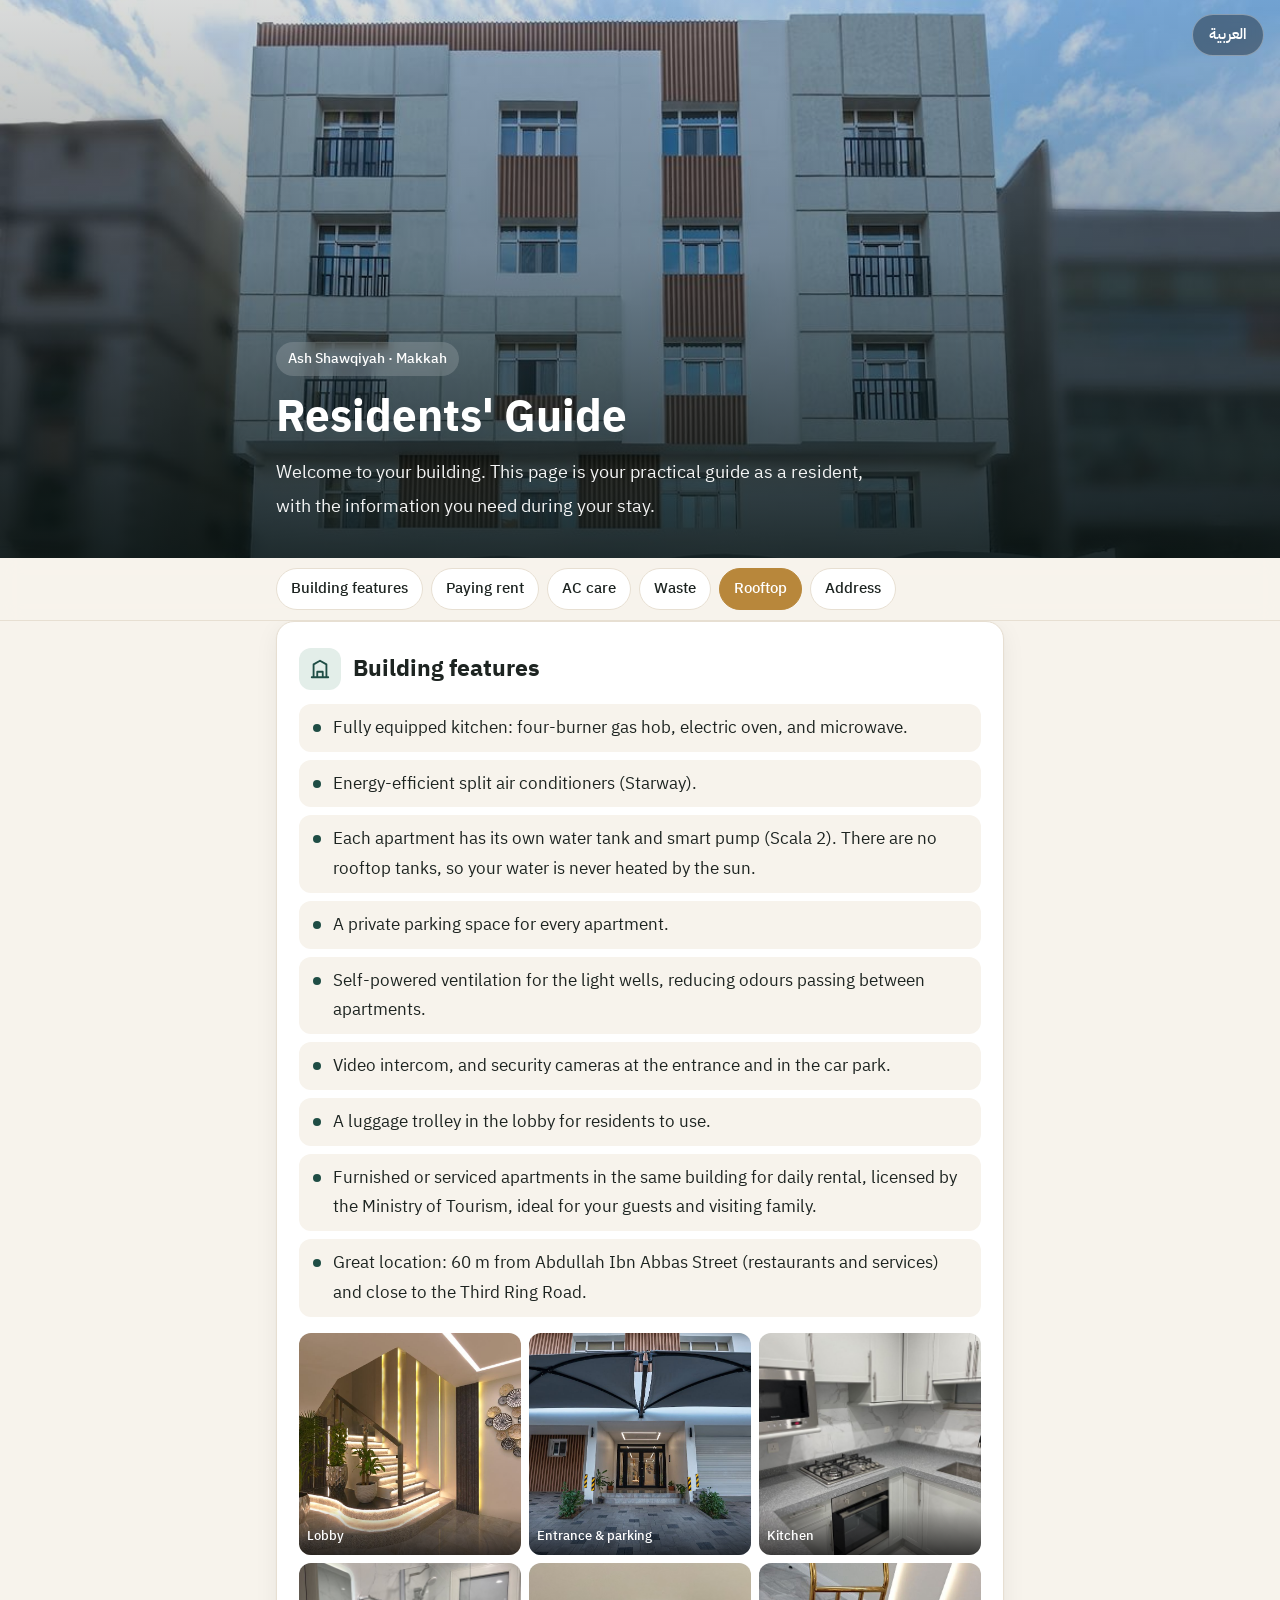
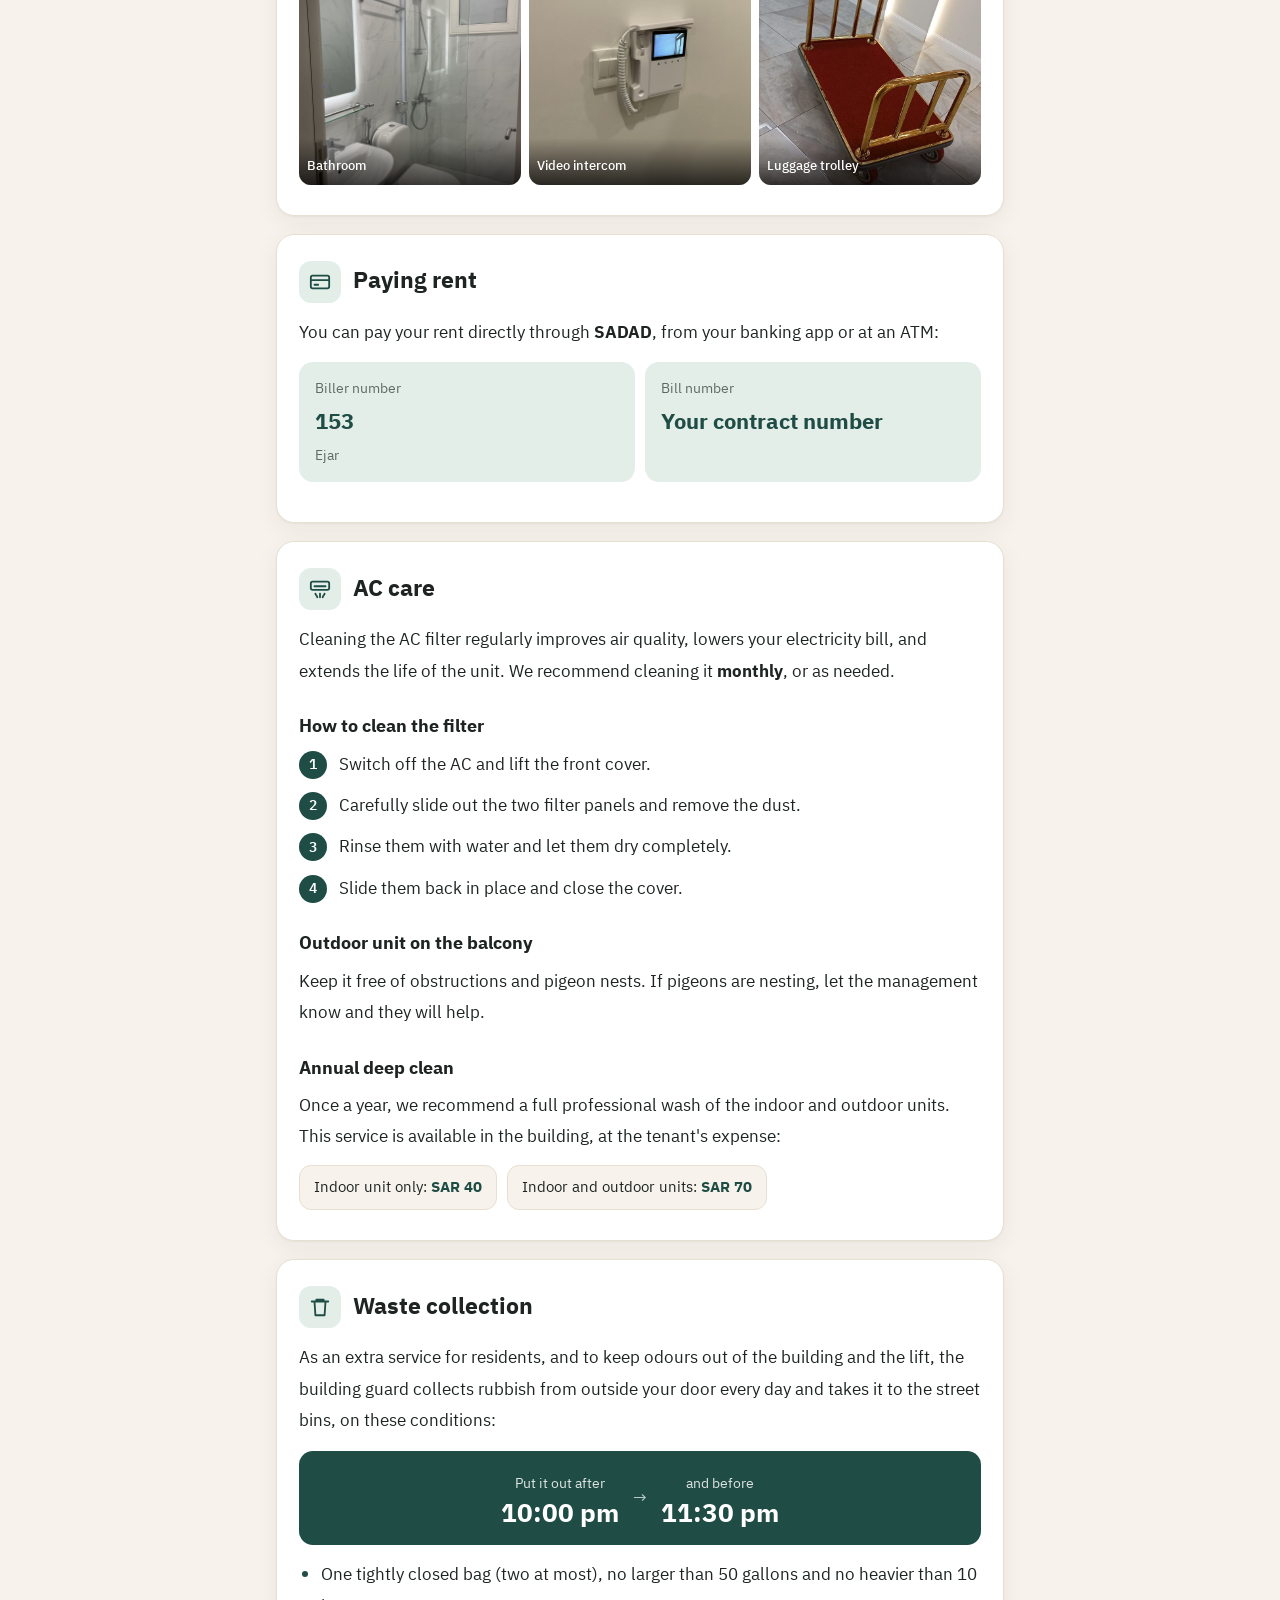
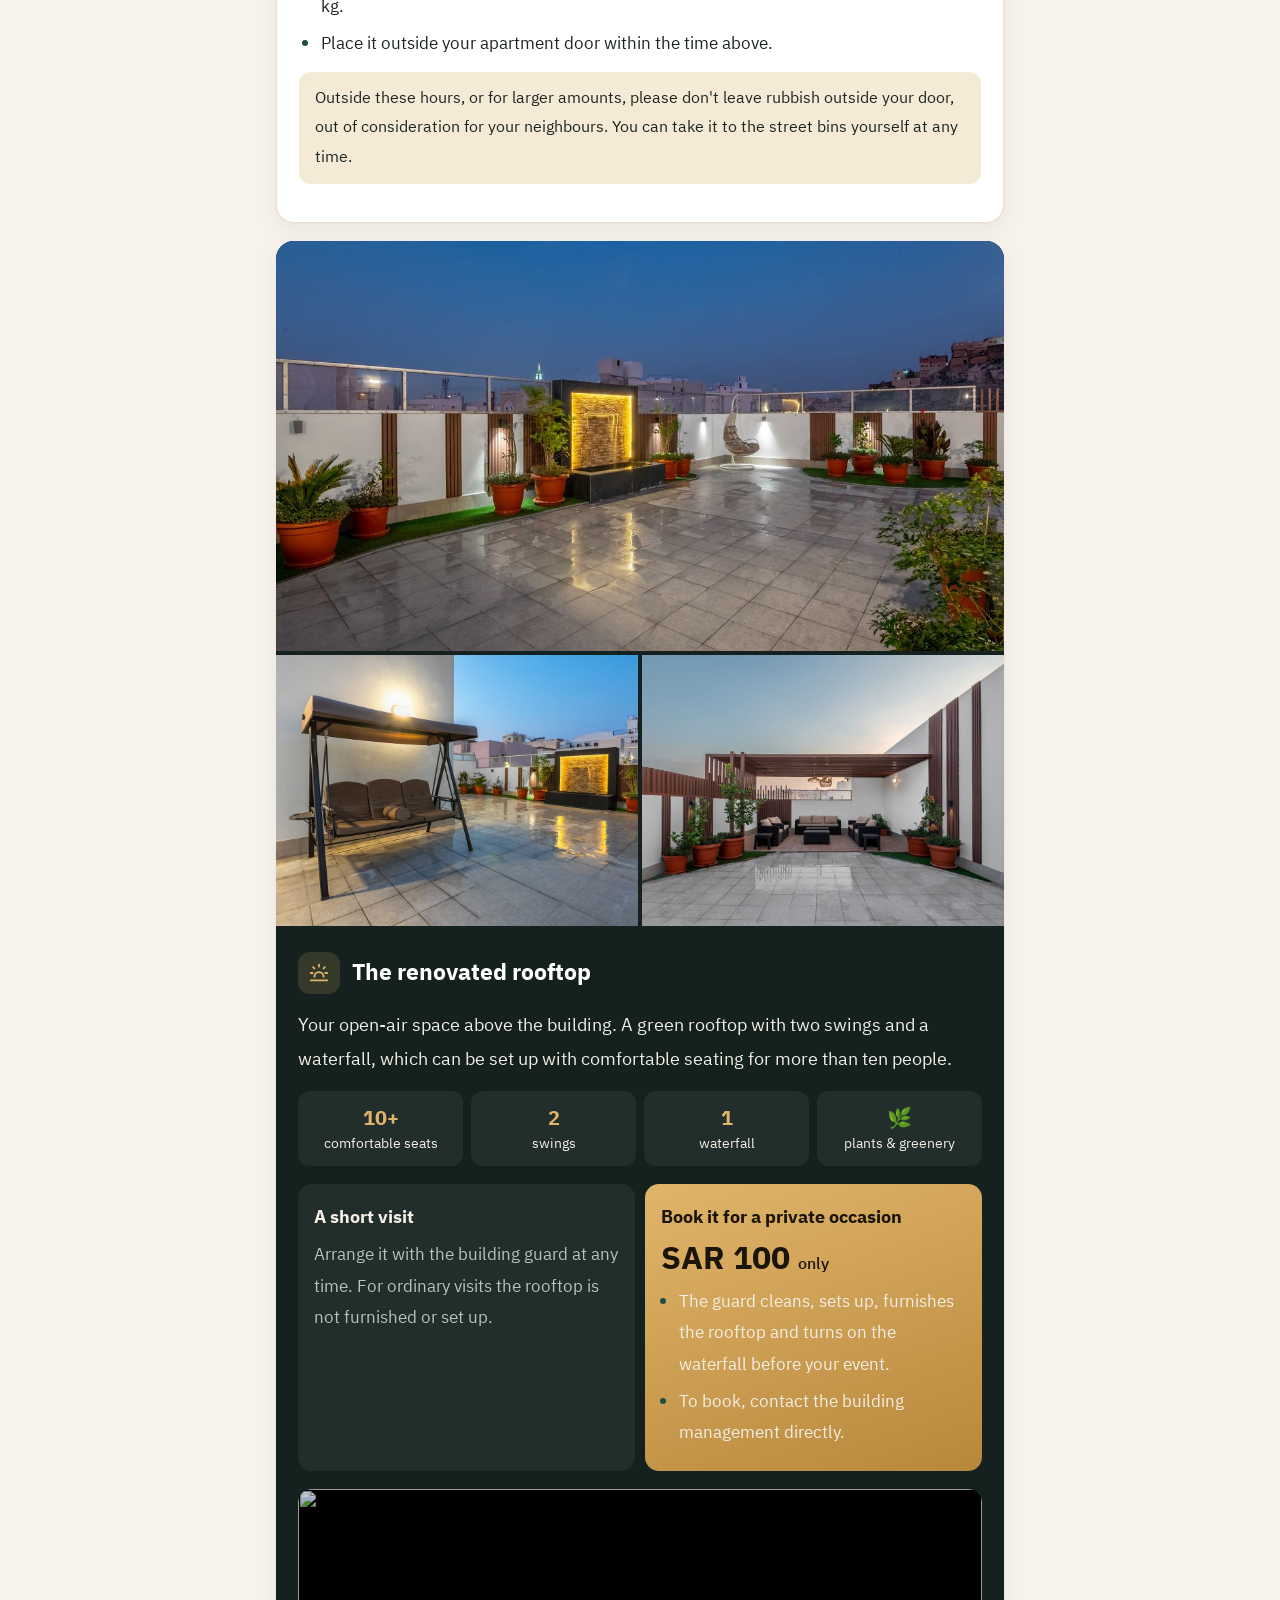
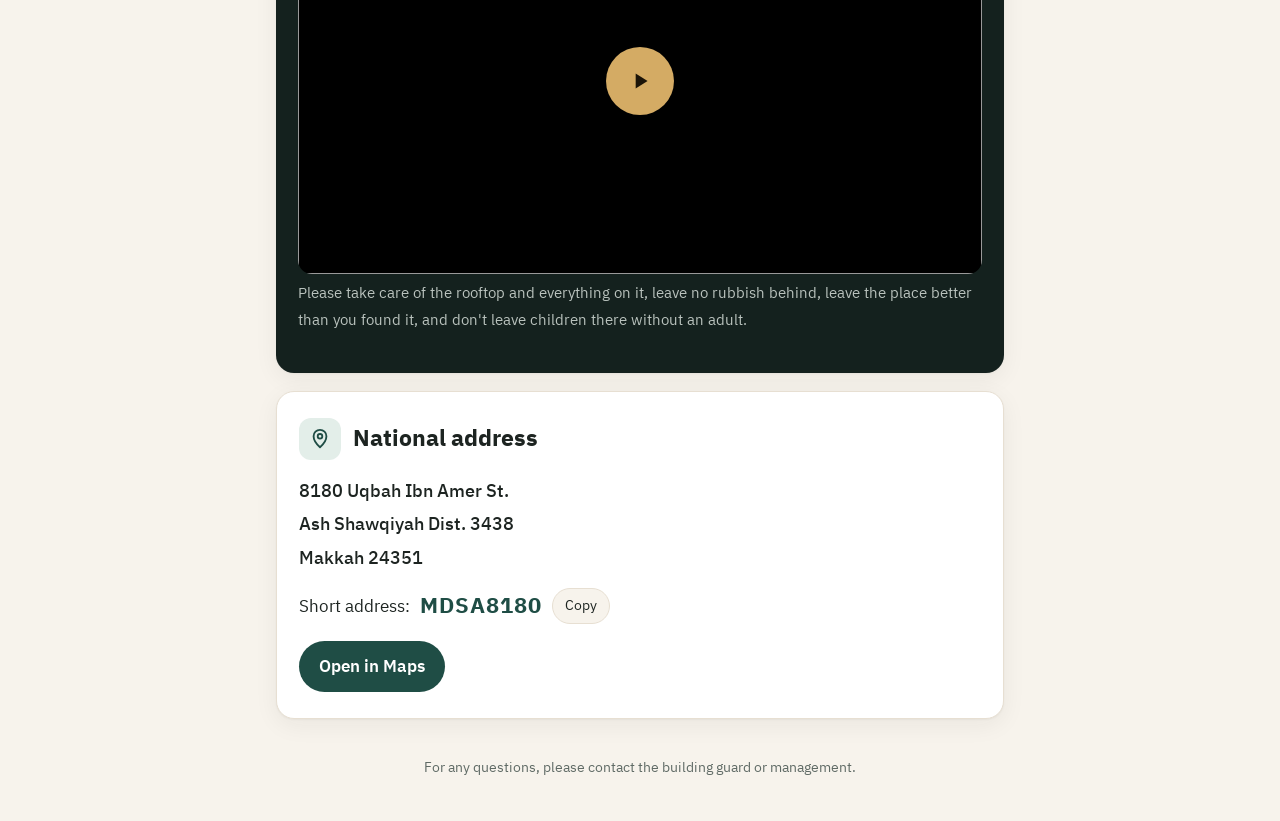
==== en/index.html @ 95259897 "Add residents' guide for sakn.ihsandev.sa in Arabic and English Co-Authored-By: Claude Opus 5.5 <nor" ====
<!doctype html>
<html lang="en" dir="ltr">
<head>
<meta charset="utf-8">
<meta name="viewport" content="width=device-width, initial-scale=1, viewport-fit=cover">
<meta name="robots" content="noindex, nofollow, noarchive, nosnippet, noimageindex">
<meta name="googlebot" content="noindex, nofollow">
<meta name="referrer" content="no-referrer">
<title>Residents' Guide</title>
<meta name="description" content="Practical information for residents: paying rent, waste collection, AC care, and booking the rooftop.">
<meta property="og:title" content="Residents' Guide">
<meta property="og:description" content="Everything you need as a resident in one place, including booking the rooftop for your private occasion.">
<meta property="og:image" content="https://sakn.ihsandev.sa/img/og.jpg">
<meta property="og:locale" content="en_US">
<meta name="theme-color" content="#1f4d45">
<link rel="alternate" hreflang="ar" href="https://sakn.ihsandev.sa/">
<link rel="preconnect" href="https://fonts.googleapis.com">
<link rel="preconnect" href="https://fonts.gstatic.com" crossorigin>
<link href="https://fonts.googleapis.com/css2?family=IBM+Plex+Sans+Arabic:wght@400;500;600;700&display=swap" rel="stylesheet">
<link rel="stylesheet" href="/styles.css">
</head>
<body>

<header class="hero">
  <a class="lang" href="/" lang="ar" hreflang="ar">العربية</a>
  <div class="wrap">
    <span class="eyebrow">Ash Shawqiyah · Makkah</span>
    <h1>Residents' Guide</h1>
    <p>Welcome to your building. This page is your practical guide as a resident, with the information you need during your stay.</p>
  </div>
</header>

<nav aria-label="Page sections">
  <div class="wrap">
    <a href="#features">Building features</a>
    <a href="#rent">Paying rent</a>
    <a href="#ac">AC care</a>
    <a href="#trash">Waste</a>
    <a href="#roof" class="roof-link">Rooftop</a>
    <a href="#address">Address</a>
  </div>
</nav>

<main class="wrap">

  <section id="features">
    <h2><span class="ic"><svg viewBox="0 0 24 24" fill="none" stroke="currentColor" stroke-width="2" stroke-linecap="round" stroke-linejoin="round"><path d="M3 21h18M5 21V7l7-4 7 4v14M9 21v-6h6v6"/></svg></span>Building features</h2>
    <ul class="features">
      <li>Fully equipped kitchen: four-burner gas hob, electric oven, and microwave.</li>
      <li>Energy-efficient split air conditioners (Starway).</li>
      <li>Each apartment has its own water tank and smart pump (Scala 2). There are no rooftop tanks, so your water is never heated by the sun.</li>
      <li>A private parking space for every apartment.</li>
      <li>Self-powered ventilation for the light wells, reducing odours passing between apartments.</li>
      <li>Video intercom, and security cameras at the entrance and in the car park.</li>
      <li>A luggage trolley in the lobby for residents to use.</li>
      <li>Furnished or serviced apartments in the same building for daily rental, licensed by the Ministry of Tourism, ideal for your guests and visiting family.</li>
      <li>Great location: 60 m from Abdullah Ibn Abbas Street (restaurants and services) and close to the Third Ring Road.</li>
    </ul>
    <div class="gallery">
      <figure><img src="/img/lobby.jpg" alt="Building lobby" loading="lazy"><figcaption>Lobby</figcaption></figure>
      <figure><img src="/img/entrance.jpg" alt="Entrance and car park" loading="lazy"><figcaption>Entrance &amp; parking</figcaption></figure>
      <figure><img src="/img/kitchen.jpg" alt="Equipped kitchen" loading="lazy"><figcaption>Kitchen</figcaption></figure>
      <figure><img src="/img/bathroom.jpg" alt="Bathroom" loading="lazy"><figcaption>Bathroom</figcaption></figure>
      <figure><img src="/img/intercom.jpg" alt="Video intercom" loading="lazy"><figcaption>Video intercom</figcaption></figure>
      <figure><img src="/img/cart.jpg" alt="Luggage trolley" loading="lazy"><figcaption>Luggage trolley</figcaption></figure>
    </div>
  </section>

  <section id="rent">
    <h2><span class="ic"><svg viewBox="0 0 24 24" fill="none" stroke="currentColor" stroke-width="2" stroke-linecap="round" stroke-linejoin="round"><rect x="2" y="5" width="20" height="14" rx="2"/><path d="M2 10h20M6 15h4"/></svg></span>Paying rent</h2>
    <p>You can pay your rent directly through <b>SADAD</b>, from your banking app or at an ATM:</p>
    <div class="pay">
      <div><small>Biller number</small><strong>153</strong> <small>Ejar</small></div>
      <div><small>Bill number</small><strong>Your contract number</strong></div>
    </div>
  </section>

  <section id="ac">
    <h2><span class="ic"><svg viewBox="0 0 24 24" fill="none" stroke="currentColor" stroke-width="2" stroke-linecap="round" stroke-linejoin="round"><rect x="2" y="4" width="20" height="9" rx="2"/><path d="M6 9h12M7 17c0 2 2 2 2 4M12 17v4M17 17c0 2-2 2-2 4"/></svg></span>AC care</h2>
    <p>Cleaning the AC filter regularly improves air quality, lowers your electricity bill, and extends the life of the unit. We recommend cleaning it <b>monthly</b>, or as needed.</p>
    <h3>How to clean the filter</h3>
    <ol class="steps">
      <li>Switch off the AC and lift the front cover.</li>
      <li>Carefully slide out the two filter panels and remove the dust.</li>
      <li>Rinse them with water and let them dry completely.</li>
      <li>Slide them back in place and close the cover.</li>
    </ol>
    <h3>Outdoor unit on the balcony</h3>
    <p>Keep it free of obstructions and pigeon nests. If pigeons are nesting, let the management know and they will help.</p>
    <h3>Annual deep clean</h3>
    <p>Once a year, we recommend a full professional wash of the indoor and outdoor units. This service is available in the building, at the tenant's expense:</p>
    <div class="price-row">
      <span>Indoor unit only: <b>SAR 40</b></span>
      <span>Indoor and outdoor units: <b>SAR 70</b></span>
    </div>
  </section>

  <section id="trash">
    <h2><span class="ic"><svg viewBox="0 0 24 24" fill="none" stroke="currentColor" stroke-width="2" stroke-linecap="round" stroke-linejoin="round"><path d="M3 6h18M8 6V4h8v2M6 6l1 15h10l1-15"/></svg></span>Waste collection</h2>
    <p>As an extra service for residents, and to keep odours out of the building and the lift, the building guard collects rubbish from outside your door every day and takes it to the street bins, on these conditions:</p>
    <div class="time">
      <div><small>Put it out after</small><b>10:00 pm</b></div>
      <i>→</i>
      <div><small>and before</small><b>11:30 pm</b></div>
    </div>
    <ul>
      <li>One tightly closed bag (two at most), no larger than 50 gallons and no heavier than 10 kg.</li>
      <li>Place it outside your apartment door within the time above.</li>
    </ul>
    <p class="note">Outside these hours, or for larger amounts, please don't leave rubbish outside your door, out of consideration for your neighbours. You can take it to the street bins yourself at any time.</p>
  </section>

  <section id="roof">
    <div class="roof-photos">
      <img src="/img/roof-1.jpg" alt="The rooftop at night with the waterfall and plants" loading="lazy">
      <img src="/img/roof-2.jpg" alt="Rooftop swing" loading="lazy">
      <img src="/img/roof-3.jpg" alt="Rooftop seating under the wooden pergola" loading="lazy">
    </div>
    <div class="inner">
      <h2><span class="ic"><svg viewBox="0 0 24 24" fill="none" stroke="currentColor" stroke-width="2" stroke-linecap="round" stroke-linejoin="round"><path d="M12 3v2M5.6 5.6l1.4 1.4M3 12h2M19 12h2M17 7l1.4-1.4M7 16a5 5 0 0 1 10 0M3 20h18"/></svg></span>The renovated rooftop</h2>
      <p class="lead">Your open-air space above the building. A green rooftop with two swings and a waterfall, which can be set up with comfortable seating for more than ten people.</p>

      <div class="perks">
        <div><b>10+</b>comfortable seats</div>
        <div><b>2</b>swings</div>
        <div><b>1</b>waterfall</div>
        <div><b>🌿</b>plants &amp; greenery</div>
      </div>

      <div class="two">
        <div class="opt">
          <h3>A short visit</h3>
          <p class="sub">Arrange it with the building guard at any time. For ordinary visits the rooftop is not furnished or set up.</p>
        </div>
        <div class="opt feat">
          <h3>Book it for a private occasion</h3>
          <div class="price">SAR 100 <small>only</small></div>
          <ul>
            <li>The guard cleans, sets up, furnishes the rooftop and turns on the waterfall before your event.</li>
            <li>To book, contact the building management directly.</li>
          </ul>
        </div>
      </div>

      <button class="video" type="button" data-id="-uEhtMujxbE" aria-label="Play the rooftop video">
        <img src="https://i.ytimg.com/vi/-uEhtMujxbE/hqdefault.jpg" alt="" loading="lazy">
        <span class="play"><span><svg width="26" height="26" viewBox="0 0 24 24" fill="#1b1408"><path d="M8 5v14l11-7z"/></svg></span></span>
      </button>

      <p class="rules">Please take care of the rooftop and everything on it, leave no rubbish behind, leave the place better than you found it, and don't leave children there without an adult.</p>
    </div>
  </section>

  <section id="address">
    <h2><span class="ic"><svg viewBox="0 0 24 24" fill="none" stroke="currentColor" stroke-width="2" stroke-linecap="round" stroke-linejoin="round"><path d="M12 21s-7-6.2-7-12a7 7 0 0 1 14 0c0 5.8-7 12-7 12z"/><circle cx="12" cy="9" r="2.5"/></svg></span>National address</h2>
    <p class="addr">8180 Uqbah Ibn Amer St.<br>Ash Shawqiyah Dist. 3438<br>Makkah 24351</p>
    <div class="code">
      <span>Short address:</span>
      <strong>MDSA8180</strong>
      <button class="copy" type="button" data-copy="MDSA8180" data-done="Copied">Copy</button>
    </div>
    <a class="btn" href="https://bit.ly/3FcjafR" target="_blank" rel="noopener">Open in Maps</a>
  </section>

</main>

<footer>For any questions, please contact the building guard or management.</footer>

<script src="/script.js"></script>
</body>
</html>
---- styles.css ----
:root{
  --bg:#f7f3ec; --surface:#ffffff; --ink:#1d2421; --muted:#5f6a65; --line:#e7dfd2;
  --accent:#1f4d45; --accent-ink:#ffffff; --accent-soft:#e3eee9; --gold:#b8873b; --gold-soft:#f5ead6;
  --roof-bg:#14211e; --roof-ink:#f3efe7; --roof-muted:#b9c2bd;
  --radius:18px; --shadow:0 1px 2px rgba(0,0,0,.04),0 6px 24px rgba(30,40,35,.06);
}
@media (prefers-color-scheme:dark){
  :root:not([data-theme="light"]){
    --bg:#121614; --surface:#1b201e; --ink:#ece8e1; --muted:#a3ada8; --line:#2b322f;
    --accent:#7cc2ad; --accent-ink:#0f1a17; --accent-soft:#1f2e2a; --gold:#e0b56a; --gold-soft:#2c261b;
    --roof-bg:#0c1210; --shadow:none;
  }
}
*{box-sizing:border-box}
html{scroll-behavior:smooth;scroll-padding-top:72px}
body{margin:0;background:var(--bg);color:var(--ink);font:400 17px/1.85 "IBM Plex Sans Arabic",system-ui,sans-serif;-webkit-text-size-adjust:100%}
img{max-width:100%;display:block}
a{color:var(--accent)}
.wrap{max-width:760px;margin:0 auto;padding:0 16px}

/* hero */
.hero{position:relative;min-height:62vh;display:flex;align-items:flex-end;color:#fff;background:#1f4d45 url(/img/facade.jpg) center 30%/cover}
.hero::after{content:"";position:absolute;inset:0;background:linear-gradient(180deg,rgba(10,20,18,.15) 0%,rgba(10,20,18,.35) 45%,rgba(10,20,18,.85) 100%)}
.hero .wrap{position:relative;z-index:1;padding-bottom:36px;width:100%}
.lang{position:absolute;z-index:2;top:max(14px,env(safe-area-inset-top));inset-inline-end:16px;color:#fff;text-decoration:none;font-size:15px;font-weight:600;padding:6px 16px;border-radius:99px;background:rgba(0,0,0,.35);backdrop-filter:blur(6px);border:1px solid rgba(255,255,255,.35)}
.eyebrow{display:inline-block;font-size:14px;font-weight:500;background:rgba(255,255,255,.16);backdrop-filter:blur(6px);padding:4px 12px;border-radius:99px;margin-bottom:12px}
.hero h1{font-size:clamp(30px,7vw,44px);line-height:1.3;margin:0 0 10px;font-weight:700}
.hero p{margin:0;font-size:18px;max-width:34em;opacity:.95}

/* nav */
nav{position:sticky;top:0;z-index:5;background:color-mix(in srgb,var(--bg) 88%,transparent);backdrop-filter:blur(10px);border-bottom:1px solid var(--line)}
nav .wrap{display:flex;gap:8px;overflow-x:auto;padding-top:10px;padding-bottom:10px;scrollbar-width:none}
nav .wrap::-webkit-scrollbar{display:none}
nav a{flex:none;text-decoration:none;color:var(--ink);font-size:15px;font-weight:500;padding:6px 14px;border-radius:99px;background:var(--surface);border:1px solid var(--line)}
nav a.roof-link{background:var(--gold);border-color:var(--gold);color:#fff}

/* sections */
main{padding:28px 0 8px}
section{background:var(--surface);border-radius:var(--radius);box-shadow:var(--shadow);border:1px solid var(--line);padding:26px 22px;margin-bottom:18px}
section h2{display:flex;align-items:center;gap:12px;font-size:23px;line-height:1.4;margin:0 0 14px}
.ic{flex:none;width:42px;height:42px;border-radius:12px;background:var(--accent-soft);color:var(--accent);display:grid;place-items:center}
.ic svg{width:22px;height:22px}
h3{font-size:18px;margin:22px 0 6px}
p{margin:0 0 12px}
ul,ol{margin:0 0 12px;padding-inline-start:22px}
li{margin-bottom:6px}
li::marker{color:var(--accent)}
.lead{font-size:18px}
.note{background:var(--gold-soft);border-radius:12px;padding:12px 16px;font-size:16px}

/* features */
.features{list-style:none;padding:0;display:grid;gap:8px}
.features li{display:flex;gap:12px;align-items:flex-start;margin:0;padding:9px 14px;border-radius:12px;background:var(--bg);line-height:1.75}
.features li::before{content:"";flex:none;width:8px;height:8px;margin-top:11px;border-radius:50%;background:var(--accent)}
.gallery{display:grid;grid-template-columns:repeat(3,1fr);gap:8px;margin:16px 0 4px}
.gallery figure{margin:0;position:relative;border-radius:12px;overflow:hidden;aspect-ratio:1}
.gallery img{width:100%;height:100%;object-fit:cover}
.gallery figcaption{position:absolute;inset:auto 0 0 0;padding:16px 8px 6px;font-size:13px;font-weight:500;color:#fff;background:linear-gradient(transparent,rgba(0,0,0,.7))}
@media (max-width:480px){.gallery{grid-template-columns:repeat(2,1fr)}}

/* pay */
.pay{display:grid;grid-template-columns:1fr 1fr;gap:10px;margin:14px 0}
.pay div{background:var(--accent-soft);border-radius:14px;padding:14px 16px}
.pay small{display:block;color:var(--muted);font-size:14px}
.pay strong{font-size:22px;color:var(--accent)}
.steps{counter-reset:s;list-style:none;padding:0}
.steps li{counter-increment:s;position:relative;padding-inline-start:40px;margin-bottom:10px}
.steps li::before{content:counter(s);position:absolute;inset-inline-start:0;top:2px;width:28px;height:28px;border-radius:50%;background:var(--accent);color:var(--accent-ink);font-size:14px;font-weight:600;display:grid;place-items:center}
.price-row{display:flex;flex-wrap:wrap;gap:10px;margin:8px 0 4px}
.price-row span{background:var(--bg);border:1px solid var(--line);border-radius:12px;padding:8px 14px;font-size:15px}
.price-row b{color:var(--accent)}

/* trash */
.time{display:flex;align-items:center;justify-content:center;gap:14px;background:var(--accent);color:var(--accent-ink);border-radius:14px;padding:16px;margin:14px 0;text-align:center}
.time b{font-size:26px;line-height:1.2;display:block;white-space:nowrap}
.time small{font-size:14px;opacity:.85}
.time i{font-style:normal;opacity:.7}

/* roof */
#roof{background:var(--roof-bg);color:var(--roof-ink);border:0;padding:0;overflow:hidden}
#roof .inner{padding:26px 22px}
#roof h2{color:#fff}
#roof .ic{background:rgba(224,181,106,.16);color:#e0b56a}
#roof p,#roof li{color:var(--roof-ink)}
#roof .sub{color:var(--roof-muted)}
.roof-photos{display:grid;grid-template-columns:1fr 1fr;gap:4px}
.roof-photos img{width:100%;aspect-ratio:4/3;object-fit:cover}
.roof-photos img:first-child{grid-column:1/-1;aspect-ratio:16/9}
.perks{display:grid;grid-template-columns:repeat(4,1fr);gap:8px;margin:16px 0}
.perks div{background:rgba(255,255,255,.06);border-radius:12px;padding:12px 6px;text-align:center;font-size:14px;line-height:1.5}
.perks b{display:block;font-size:20px;color:#e0b56a}
@media (max-width:480px){.perks{grid-template-columns:repeat(2,1fr)}}
.two{display:grid;grid-template-columns:1fr 1fr;gap:10px;margin:18px 0}
@media (max-width:560px){.two{grid-template-columns:1fr}}
.opt{border-radius:14px;padding:16px;background:rgba(255,255,255,.06)}
.opt.feat{background:linear-gradient(160deg,#e0b56a,#b8873b);color:#1b1408}
.opt.feat p,.opt.feat li{color:#1b1408}
.opt h3{margin:0 0 6px;color:inherit}
.opt ul{margin:0;padding-inline-start:18px}
.opt .price{font-size:32px;font-weight:700;line-height:1.2;margin:6px 0 8px}
.opt .price small{font-size:16px;font-weight:500}
.video{position:relative;aspect-ratio:16/9;border-radius:14px;overflow:hidden;background:#000;margin:18px 0 6px;cursor:pointer;border:0;padding:0;width:100%;display:block}
.video img{width:100%;height:100%;object-fit:cover;opacity:.8}
.video .play{position:absolute;inset:0;display:grid;place-items:center}
.video .play span{width:68px;height:68px;border-radius:50%;background:rgba(224,181,106,.95);display:grid;place-items:center;box-shadow:0 6px 24px rgba(0,0,0,.4)}
.video iframe{position:absolute;inset:0;width:100%;height:100%;border:0}
.rules{font-size:15px;color:var(--roof-muted)!important}

/* address */
.addr{font-size:18px;font-weight:500;margin-bottom:12px}
.code{display:flex;align-items:center;gap:10px;flex-wrap:wrap}
.code strong{font-size:22px;letter-spacing:1px;direction:ltr;color:var(--accent)}
button.copy{font:inherit;font-size:14px;border:1px solid var(--line);background:var(--bg);color:var(--ink);border-radius:99px;padding:4px 12px;cursor:pointer}
.btn{display:inline-flex;align-items:center;gap:8px;margin-top:14px;text-decoration:none;font-weight:600;background:var(--accent);color:var(--accent-ink);padding:10px 20px;border-radius:99px}

footer{text-align:center;color:var(--muted);font-size:14px;padding:18px 16px 40px}
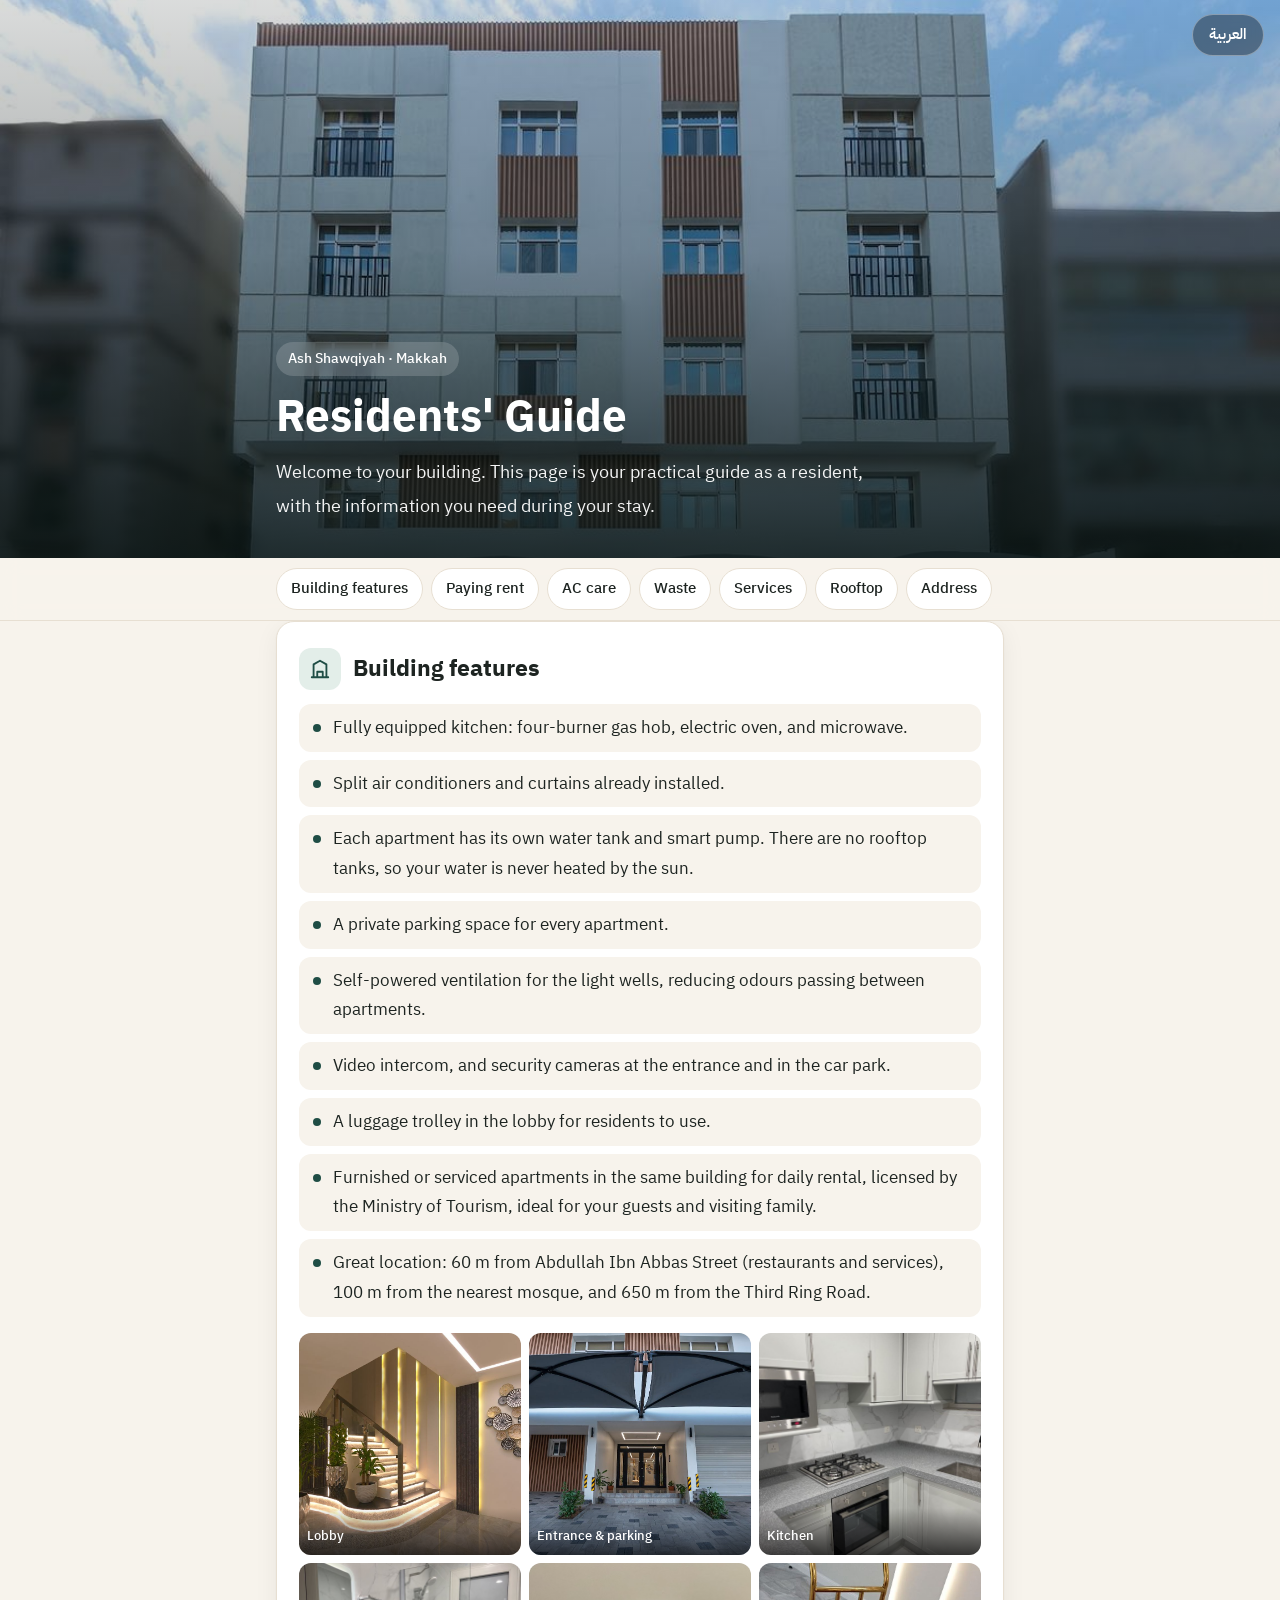
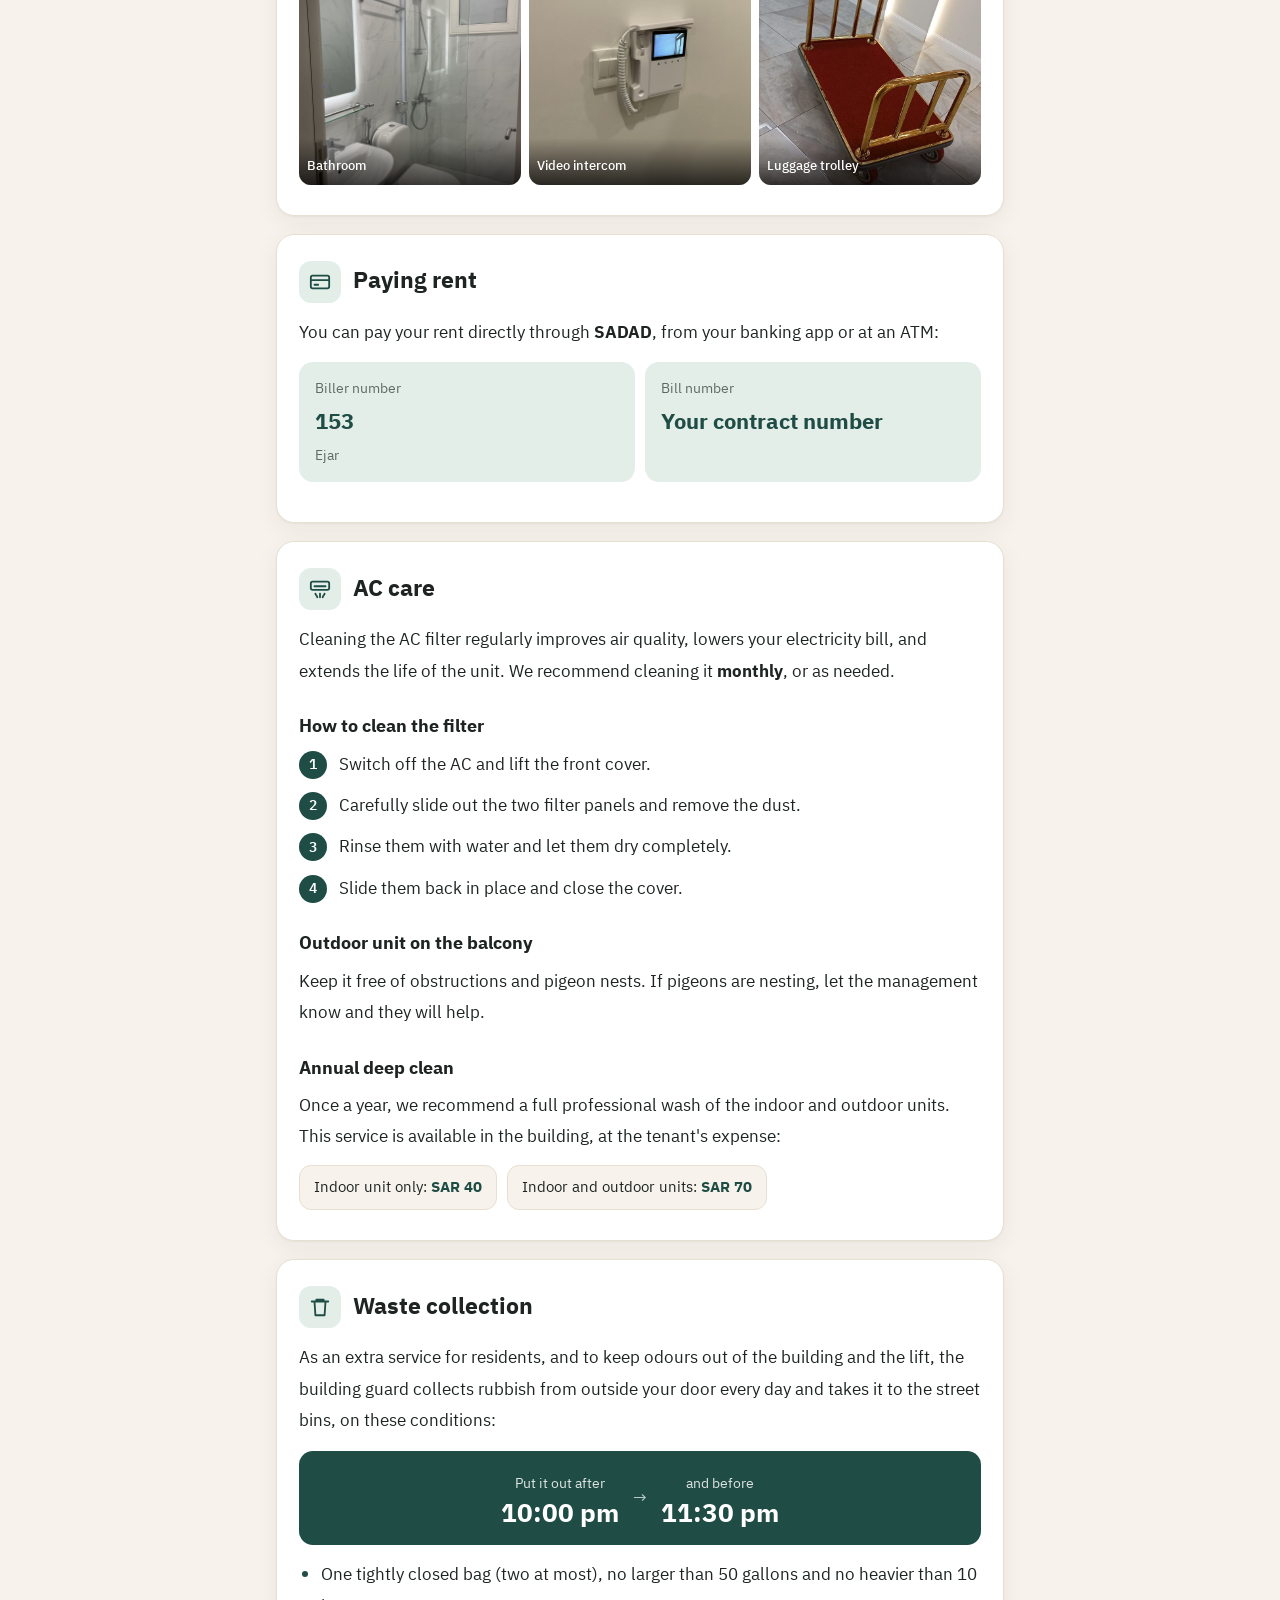
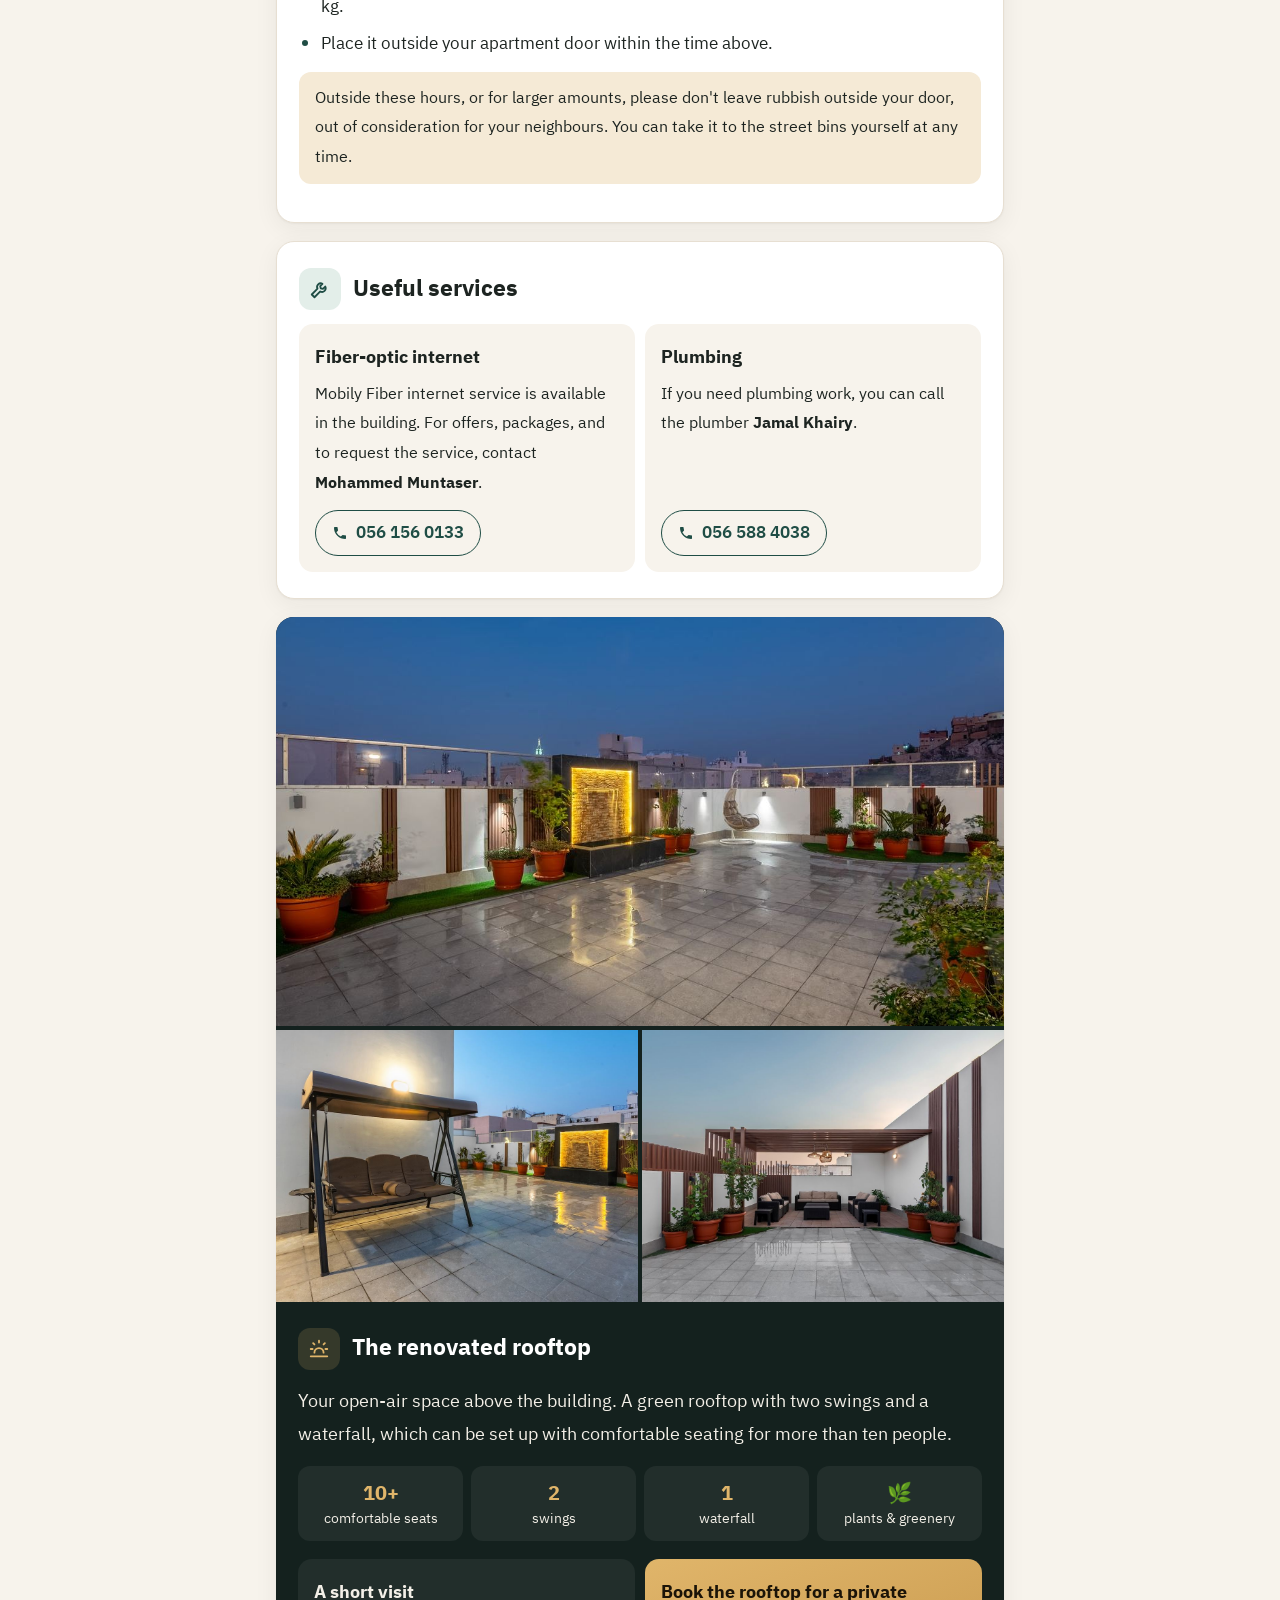
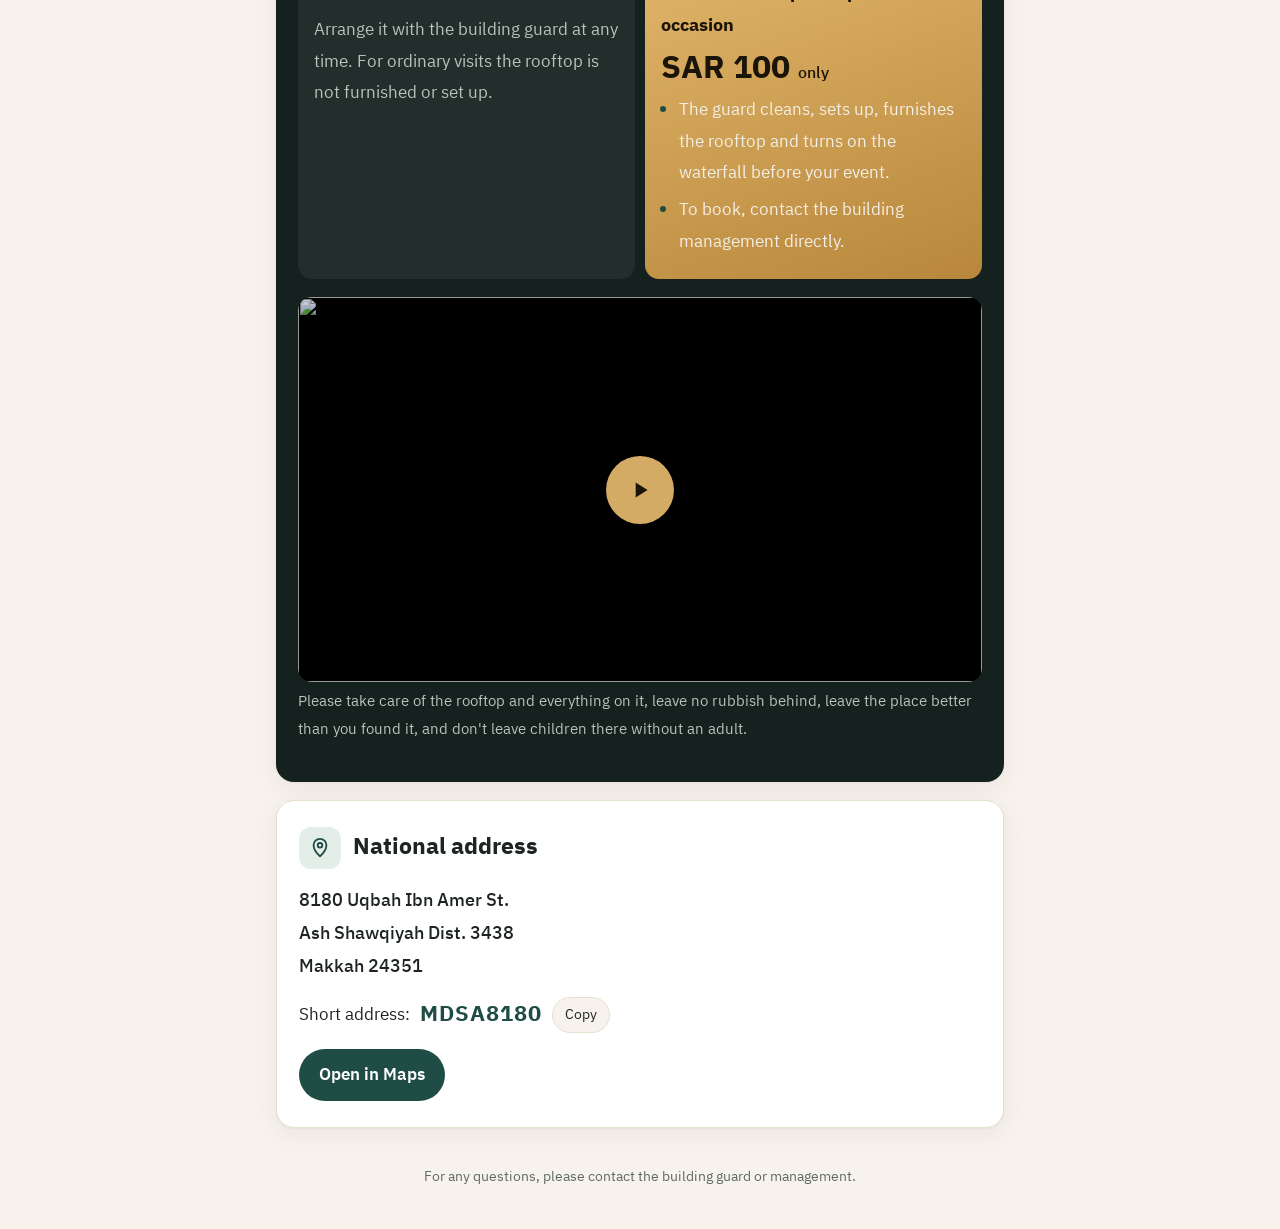
==== commit 3e4393dc: "Add useful services section, location distances, and wording updates Co-Authored-By: Claude Opus 5.5" ====
--- a/en/index.html
+++ b/en/index.html
@@ -36,7 +36,8 @@
     <a href="#rent">Paying rent</a>
     <a href="#ac">AC care</a>
     <a href="#trash">Waste</a>
-    <a href="#roof" class="roof-link">Rooftop</a>
+    <a href="#services">Services</a>
+    <a href="#roof">Rooftop</a>
     <a href="#address">Address</a>
   </div>
 </nav>
@@ -47,14 +48,14 @@
     <h2><span class="ic"><svg viewBox="0 0 24 24" fill="none" stroke="currentColor" stroke-width="2" stroke-linecap="round" stroke-linejoin="round"><path d="M3 21h18M5 21V7l7-4 7 4v14M9 21v-6h6v6"/></svg></span>Building features</h2>
     <ul class="features">
       <li>Fully equipped kitchen: four-burner gas hob, electric oven, and microwave.</li>
-      <li>Energy-efficient split air conditioners (Starway).</li>
-      <li>Each apartment has its own water tank and smart pump (Scala 2). There are no rooftop tanks, so your water is never heated by the sun.</li>
+      <li>Split air conditioners and curtains already installed.</li>
+      <li>Each apartment has its own water tank and smart pump. There are no rooftop tanks, so your water is never heated by the sun.</li>
       <li>A private parking space for every apartment.</li>
       <li>Self-powered ventilation for the light wells, reducing odours passing between apartments.</li>
       <li>Video intercom, and security cameras at the entrance and in the car park.</li>
       <li>A luggage trolley in the lobby for residents to use.</li>
       <li>Furnished or serviced apartments in the same building for daily rental, licensed by the Ministry of Tourism, ideal for your guests and visiting family.</li>
-      <li>Great location: 60 m from Abdullah Ibn Abbas Street (restaurants and services) and close to the Third Ring Road.</li>
+      <li>Great location: 60 m from Abdullah Ibn Abbas Street (restaurants and services), 100 m from the nearest mosque, and 650 m from the Third Ring Road.</li>
     </ul>
     <div class="gallery">
       <figure><img src="/img/lobby.jpg" alt="Building lobby" loading="lazy"><figcaption>Lobby</figcaption></figure>
@@ -110,6 +111,22 @@
     <p class="note">Outside these hours, or for larger amounts, please don't leave rubbish outside your door, out of consideration for your neighbours. You can take it to the street bins yourself at any time.</p>
   </section>
 
+  <section id="services">
+    <h2><span class="ic"><svg viewBox="0 0 24 24" fill="none" stroke="currentColor" stroke-width="2" stroke-linecap="round" stroke-linejoin="round"><path d="M14.7 6.3a4 4 0 0 0-5.4 5.4L3 18l3 3 6.3-6.3a4 4 0 0 0 5.4-5.4l-2.5 2.5-2.4-.6-.6-2.4z"/></svg></span>Useful services</h2>
+    <div class="svc">
+      <div class="svc-item">
+        <h3>Fiber-optic internet</h3>
+        <p>Mobily Fiber internet service is available in the building. For offers, packages, and to request the service, contact <b>Mohammed Muntaser</b>.</p>
+        <a class="call" href="tel:+966561560133"><span dir="ltr">056 156 0133</span></a>
+      </div>
+      <div class="svc-item">
+        <h3>Plumbing</h3>
+        <p>If you need plumbing work, you can call the plumber <b>Jamal Khairy</b>.</p>
+        <a class="call" href="tel:+966565884038"><span dir="ltr">056 588 4038</span></a>
+      </div>
+    </div>
+  </section>
+
   <section id="roof">
     <div class="roof-photos">
       <img src="/img/roof-1.jpg" alt="The rooftop at night with the waterfall and plants" loading="lazy">
@@ -133,7 +150,7 @@
           <p class="sub">Arrange it with the building guard at any time. For ordinary visits the rooftop is not furnished or set up.</p>
         </div>
         <div class="opt feat">
-          <h3>Book it for a private occasion</h3>
+          <h3>Book the rooftop for a private occasion</h3>
           <div class="price">SAR 100 <small>only</small></div>
           <ul>
             <li>The guard cleans, sets up, furnishes the rooftop and turns on the waterfall before your event.</li>
--- a/styles.css
+++ b/styles.css
@@ -32,7 +32,8 @@
 nav .wrap{display:flex;gap:8px;overflow-x:auto;padding-top:10px;padding-bottom:10px;scrollbar-width:none}
 nav .wrap::-webkit-scrollbar{display:none}
 nav a{flex:none;text-decoration:none;color:var(--ink);font-size:15px;font-weight:500;padding:6px 14px;border-radius:99px;background:var(--surface);border:1px solid var(--line)}
-nav a.roof-link{background:var(--gold);border-color:var(--gold);color:#fff}
+nav a{transition:background-color .2s,color .2s,border-color .2s}
+nav a.active{background:var(--accent);border-color:var(--accent);color:var(--accent-ink)}
 
 /* sections */
 main{padding:28px 0 8px}
@@ -106,6 +107,15 @@
 .video iframe{position:absolute;inset:0;width:100%;height:100%;border:0}
 .rules{font-size:15px;color:var(--roof-muted)!important}
 
+/* services */
+.svc{display:grid;grid-template-columns:1fr 1fr;gap:10px}
+@media (max-width:560px){.svc{grid-template-columns:1fr}}
+.svc-item{background:var(--bg);border-radius:14px;padding:16px;display:flex;flex-direction:column}
+.svc-item h3{margin:0 0 6px}
+.svc-item p{flex:1;font-size:16px}
+.call{align-self:flex-start;display:inline-flex;align-items:center;gap:8px;text-decoration:none;font-weight:600;font-size:17px;color:var(--accent);border:1.5px solid var(--accent);border-radius:99px;padding:6px 16px}
+.call::before{content:"";width:16px;height:16px;background:currentColor;-webkit-mask:url("data:image/svg+xml,%3Csvg xmlns='http://www.w3.org/2000/svg' viewBox='0 0 24 24'%3E%3Cpath d='M6.6 10.8a15.1 15.1 0 0 0 6.6 6.6l2.2-2.2a1 1 0 0 1 1-.25 11.4 11.4 0 0 0 3.6.57 1 1 0 0 1 1 1V20a1 1 0 0 1-1 1A17 17 0 0 1 3 4a1 1 0 0 1 1-1h3.5a1 1 0 0 1 1 1c0 1.25.2 2.45.57 3.57a1 1 0 0 1-.25 1z'/%3E%3C/svg%3E") center/contain no-repeat;mask:url("data:image/svg+xml,%3Csvg xmlns='http://www.w3.org/2000/svg' viewBox='0 0 24 24'%3E%3Cpath d='M6.6 10.8a15.1 15.1 0 0 0 6.6 6.6l2.2-2.2a1 1 0 0 1 1-.25 11.4 11.4 0 0 0 3.6.57 1 1 0 0 1 1 1V20a1 1 0 0 1-1 1A17 17 0 0 1 3 4a1 1 0 0 1 1-1h3.5a1 1 0 0 1 1 1c0 1.25.2 2.45.57 3.57a1 1 0 0 1-.25 1z'/%3E%3C/svg%3E") center/contain no-repeat}
+
 /* address */
 .addr{font-size:18px;font-weight:500;margin-bottom:12px}
 .code{display:flex;align-items:center;gap:10px;flex-wrap:wrap}
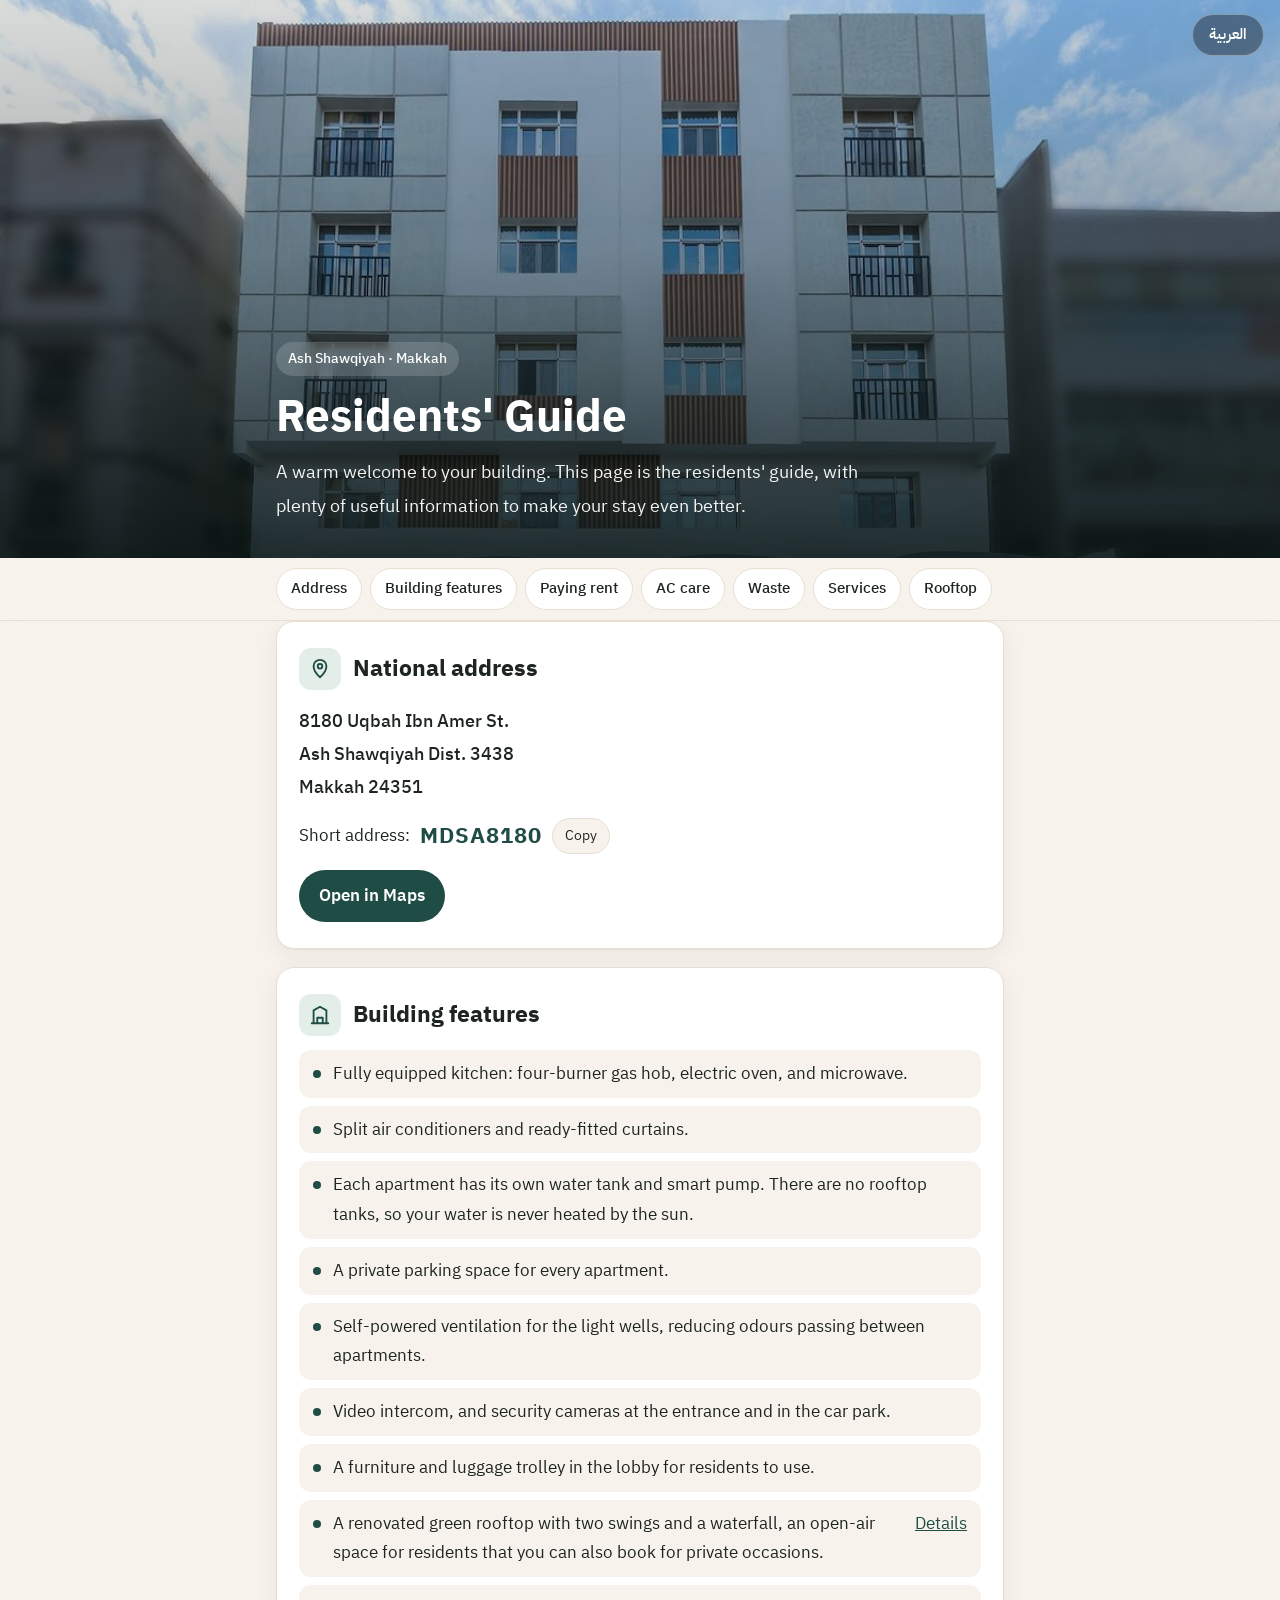
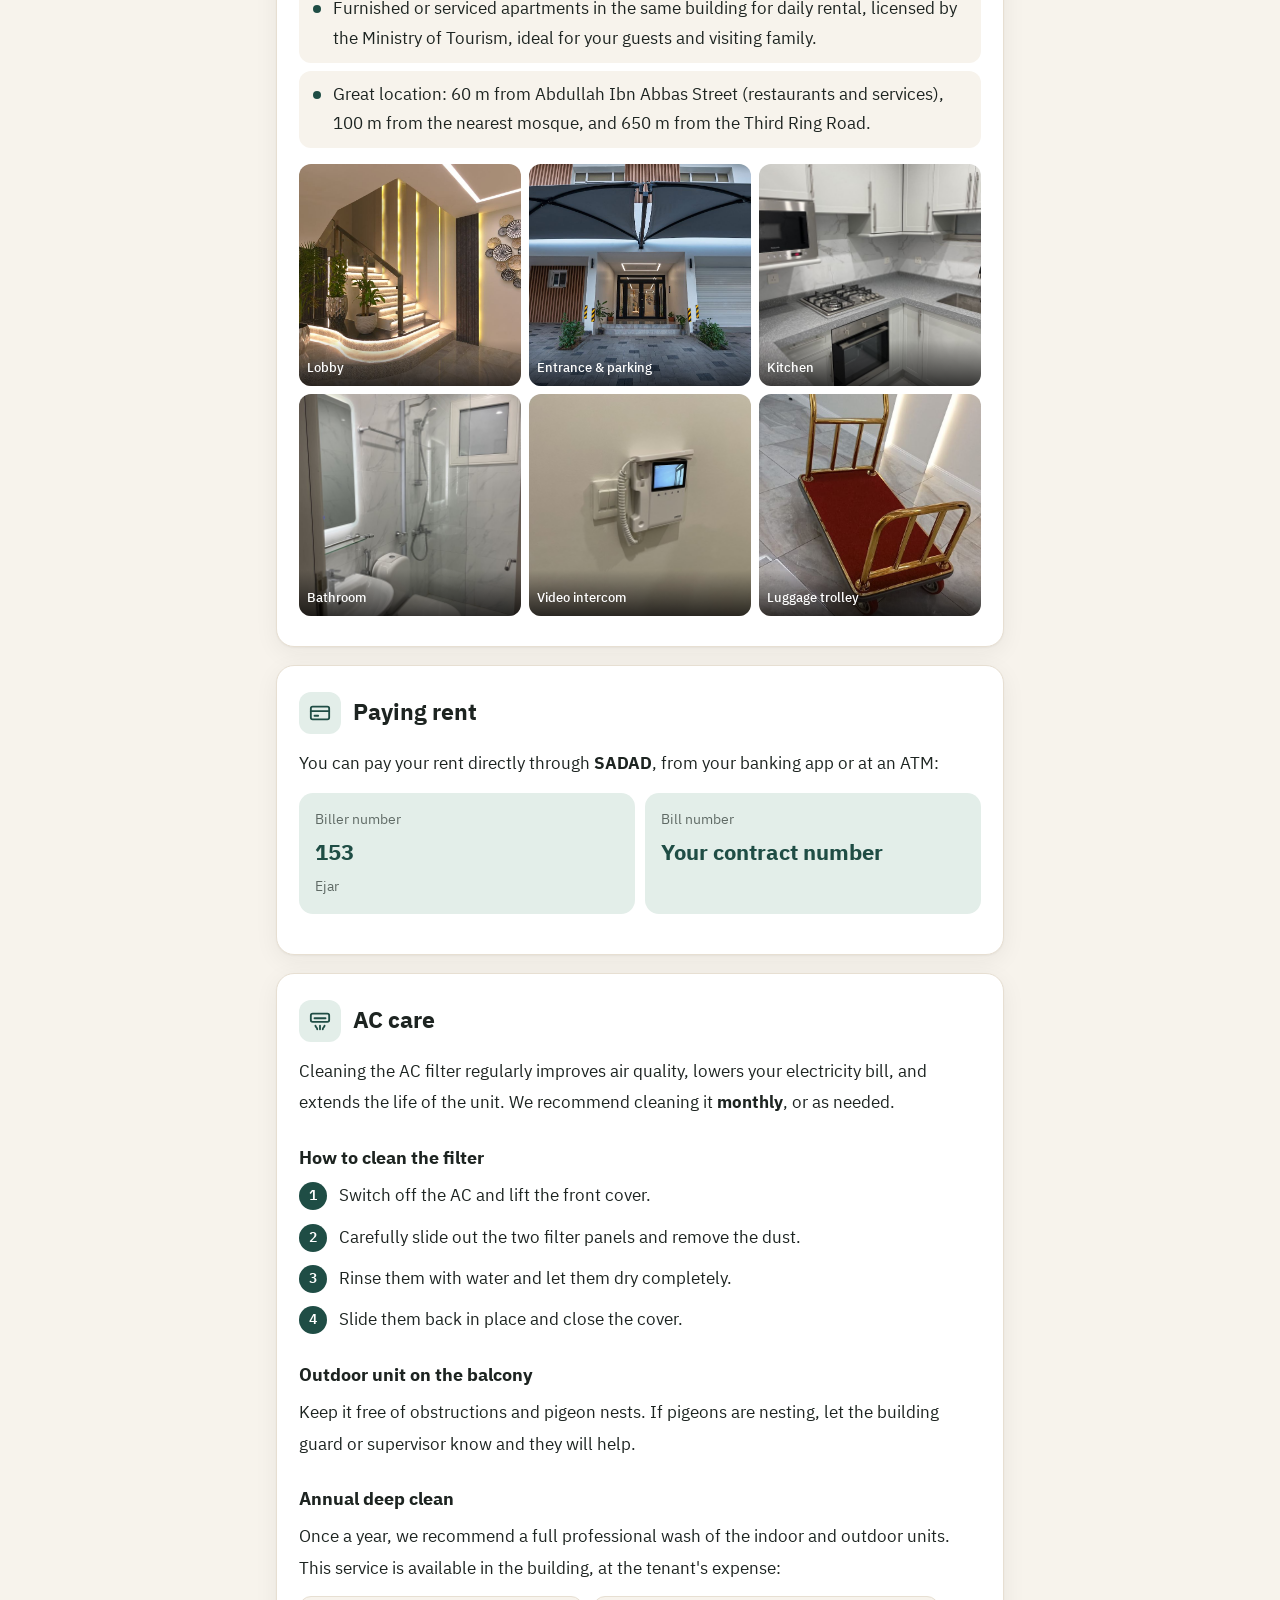
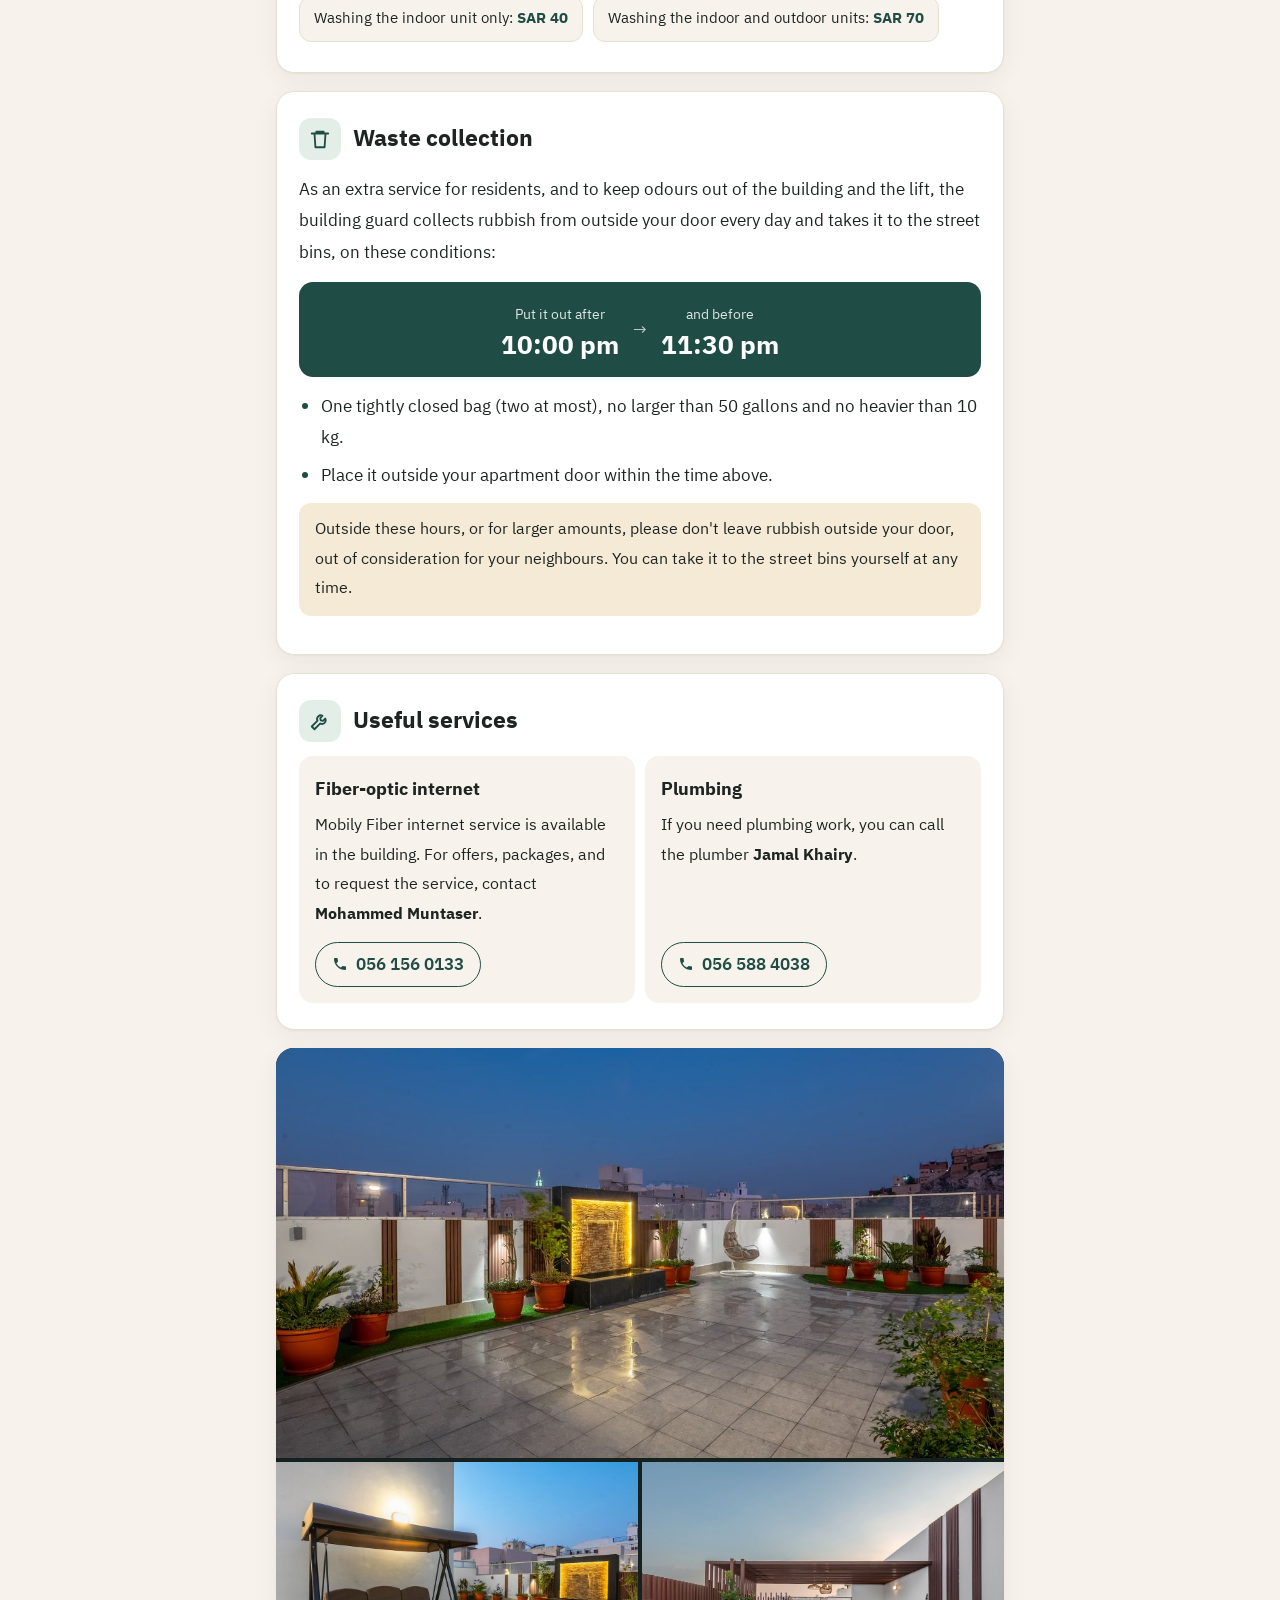
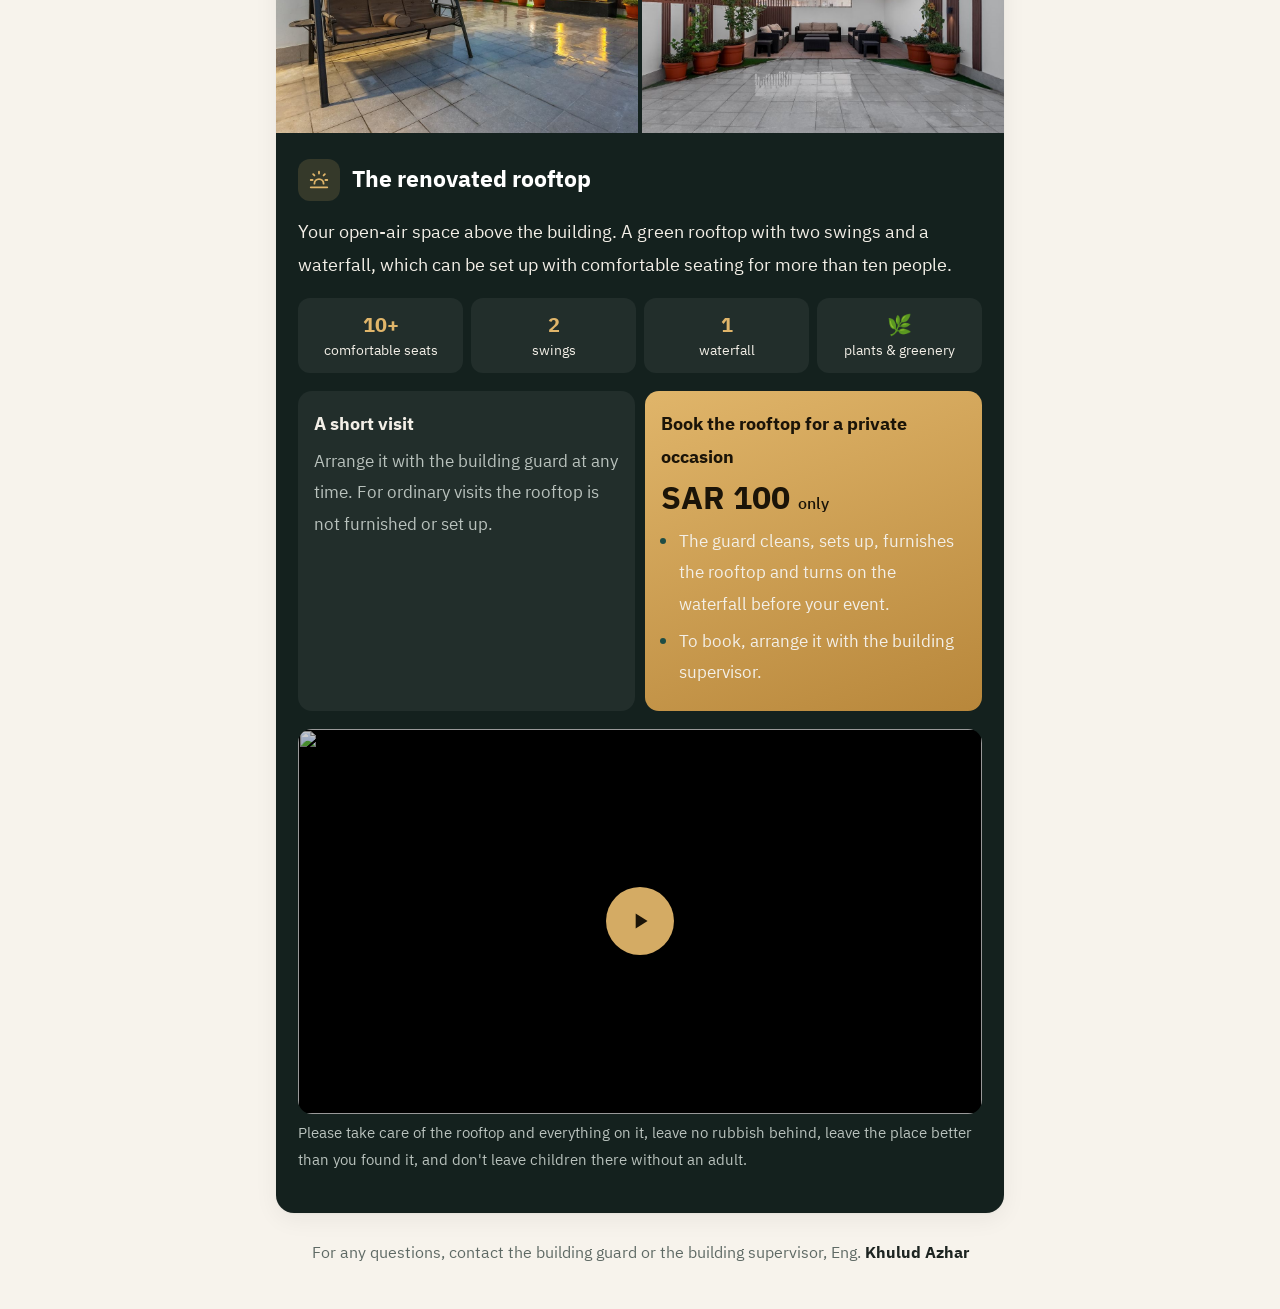
==== commit 84832481: "Move address to top, add supervisor contact, encode service phone numbers Co-Authored-By: Claude Opu" ====
--- a/en/index.html
+++ b/en/index.html
@@ -26,34 +26,46 @@
   <div class="wrap">
     <span class="eyebrow">Ash Shawqiyah · Makkah</span>
     <h1>Residents' Guide</h1>
-    <p>Welcome to your building. This page is your practical guide as a resident, with the information you need during your stay.</p>
+    <p>A warm welcome to your building. This page is the residents' guide, with plenty of useful information to make your stay even better.</p>
   </div>
 </header>
 
 <nav aria-label="Page sections">
   <div class="wrap">
+    <a href="#address">Address</a>
     <a href="#features">Building features</a>
     <a href="#rent">Paying rent</a>
     <a href="#ac">AC care</a>
     <a href="#trash">Waste</a>
     <a href="#services">Services</a>
     <a href="#roof">Rooftop</a>
-    <a href="#address">Address</a>
   </div>
 </nav>
 
 <main class="wrap">
 
+  <section id="address">
+    <h2><span class="ic"><svg viewBox="0 0 24 24" fill="none" stroke="currentColor" stroke-width="2" stroke-linecap="round" stroke-linejoin="round"><path d="M12 21s-7-6.2-7-12a7 7 0 0 1 14 0c0 5.8-7 12-7 12z"/><circle cx="12" cy="9" r="2.5"/></svg></span>National address</h2>
+    <p class="addr">8180 Uqbah Ibn Amer St.<br>Ash Shawqiyah Dist. 3438<br>Makkah 24351</p>
+    <div class="code">
+      <span>Short address:</span>
+      <strong>MDSA8180</strong>
+      <button class="copy" type="button" data-copy="MDSA8180" data-done="Copied">Copy</button>
+    </div>
+    <a class="btn" href="https://bit.ly/3FcjafR" target="_blank" rel="noopener">Open in Maps</a>
+  </section>
+
   <section id="features">
     <h2><span class="ic"><svg viewBox="0 0 24 24" fill="none" stroke="currentColor" stroke-width="2" stroke-linecap="round" stroke-linejoin="round"><path d="M3 21h18M5 21V7l7-4 7 4v14M9 21v-6h6v6"/></svg></span>Building features</h2>
     <ul class="features">
       <li>Fully equipped kitchen: four-burner gas hob, electric oven, and microwave.</li>
-      <li>Split air conditioners and curtains already installed.</li>
+      <li>Split air conditioners and ready-fitted curtains.</li>
       <li>Each apartment has its own water tank and smart pump. There are no rooftop tanks, so your water is never heated by the sun.</li>
       <li>A private parking space for every apartment.</li>
       <li>Self-powered ventilation for the light wells, reducing odours passing between apartments.</li>
       <li>Video intercom, and security cameras at the entrance and in the car park.</li>
-      <li>A luggage trolley in the lobby for residents to use.</li>
+      <li>A furniture and luggage trolley in the lobby for residents to use.</li>
+      <li>A renovated green rooftop with two swings and a waterfall, an open-air space for residents that you can also book for private occasions. <a href="#roof">Details</a></li>
       <li>Furnished or serviced apartments in the same building for daily rental, licensed by the Ministry of Tourism, ideal for your guests and visiting family.</li>
       <li>Great location: 60 m from Abdullah Ibn Abbas Street (restaurants and services), 100 m from the nearest mosque, and 650 m from the Third Ring Road.</li>
     </ul>
@@ -87,12 +99,12 @@
       <li>Slide them back in place and close the cover.</li>
     </ol>
     <h3>Outdoor unit on the balcony</h3>
-    <p>Keep it free of obstructions and pigeon nests. If pigeons are nesting, let the management know and they will help.</p>
+    <p>Keep it free of obstructions and pigeon nests. If pigeons are nesting, let the building guard or supervisor know and they will help.</p>
     <h3>Annual deep clean</h3>
     <p>Once a year, we recommend a full professional wash of the indoor and outdoor units. This service is available in the building, at the tenant's expense:</p>
     <div class="price-row">
-      <span>Indoor unit only: <b>SAR 40</b></span>
-      <span>Indoor and outdoor units: <b>SAR 70</b></span>
+      <span>Washing the indoor unit only: <b>SAR 40</b></span>
+      <span>Washing the indoor and outdoor units: <b>SAR 70</b></span>
     </div>
   </section>
 
@@ -117,12 +129,12 @@
       <div class="svc-item">
         <h3>Fiber-optic internet</h3>
         <p>Mobily Fiber internet service is available in the building. For offers, packages, and to request the service, contact <b>Mohammed Muntaser</b>.</p>
-        <a class="call" href="tel:+966561560133"><span dir="ltr">056 156 0133</span></a>
+        <a class="call" data-n="MzMxMDY1MTY1NjY5"><span dir="ltr"></span></a>
       </div>
       <div class="svc-item">
         <h3>Plumbing</h3>
         <p>If you need plumbing work, you can call the plumber <b>Jamal Khairy</b>.</p>
-        <a class="call" href="tel:+966565884038"><span dir="ltr">056 588 4038</span></a>
+        <a class="call" data-n="ODMwNDg4NTY1NjY5"><span dir="ltr"></span></a>
       </div>
     </div>
   </section>
@@ -154,7 +166,7 @@
           <div class="price">SAR 100 <small>only</small></div>
           <ul>
             <li>The guard cleans, sets up, furnishes the rooftop and turns on the waterfall before your event.</li>
-            <li>To book, contact the building management directly.</li>
+            <li>To book, arrange it with the building supervisor.</li>
           </ul>
         </div>
       </div>
@@ -168,20 +180,13 @@
     </div>
   </section>
 
-  <section id="address">
-    <h2><span class="ic"><svg viewBox="0 0 24 24" fill="none" stroke="currentColor" stroke-width="2" stroke-linecap="round" stroke-linejoin="round"><path d="M12 21s-7-6.2-7-12a7 7 0 0 1 14 0c0 5.8-7 12-7 12z"/><circle cx="12" cy="9" r="2.5"/></svg></span>National address</h2>
-    <p class="addr">8180 Uqbah Ibn Amer St.<br>Ash Shawqiyah Dist. 3438<br>Makkah 24351</p>
-    <div class="code">
-      <span>Short address:</span>
-      <strong>MDSA8180</strong>
-      <button class="copy" type="button" data-copy="MDSA8180" data-done="Copied">Copy</button>
-    </div>
-    <a class="btn" href="https://bit.ly/3FcjafR" target="_blank" rel="noopener">Open in Maps</a>
-  </section>
-
 </main>
 
-<footer>For any questions, please contact the building guard or management.</footer>
+<footer>
+  <div class="wrap contact">
+    <p>For any questions, contact the building guard or the building supervisor, Eng. <b>Khulud Azhar</b></p>
+  </div>
+</footer>
 
 <script src="/script.js"></script>
 </body>
--- a/styles.css
+++ b/styles.css
@@ -123,4 +123,8 @@
 button.copy{font:inherit;font-size:14px;border:1px solid var(--line);background:var(--bg);color:var(--ink);border-radius:99px;padding:4px 12px;cursor:pointer}
 .btn{display:inline-flex;align-items:center;gap:8px;margin-top:14px;text-decoration:none;font-weight:600;background:var(--accent);color:var(--accent-ink);padding:10px 20px;border-radius:99px}
 
-footer{text-align:center;color:var(--muted);font-size:14px;padding:18px 16px 40px}
+footer{padding:8px 0 40px}
+footer .contact{display:flex;flex-direction:column;align-items:center;gap:10px;text-align:center;color:var(--muted);font-size:16px}
+footer .contact p{margin:0}
+footer .contact b{color:var(--ink)}
+footer .call{align-self:center}
